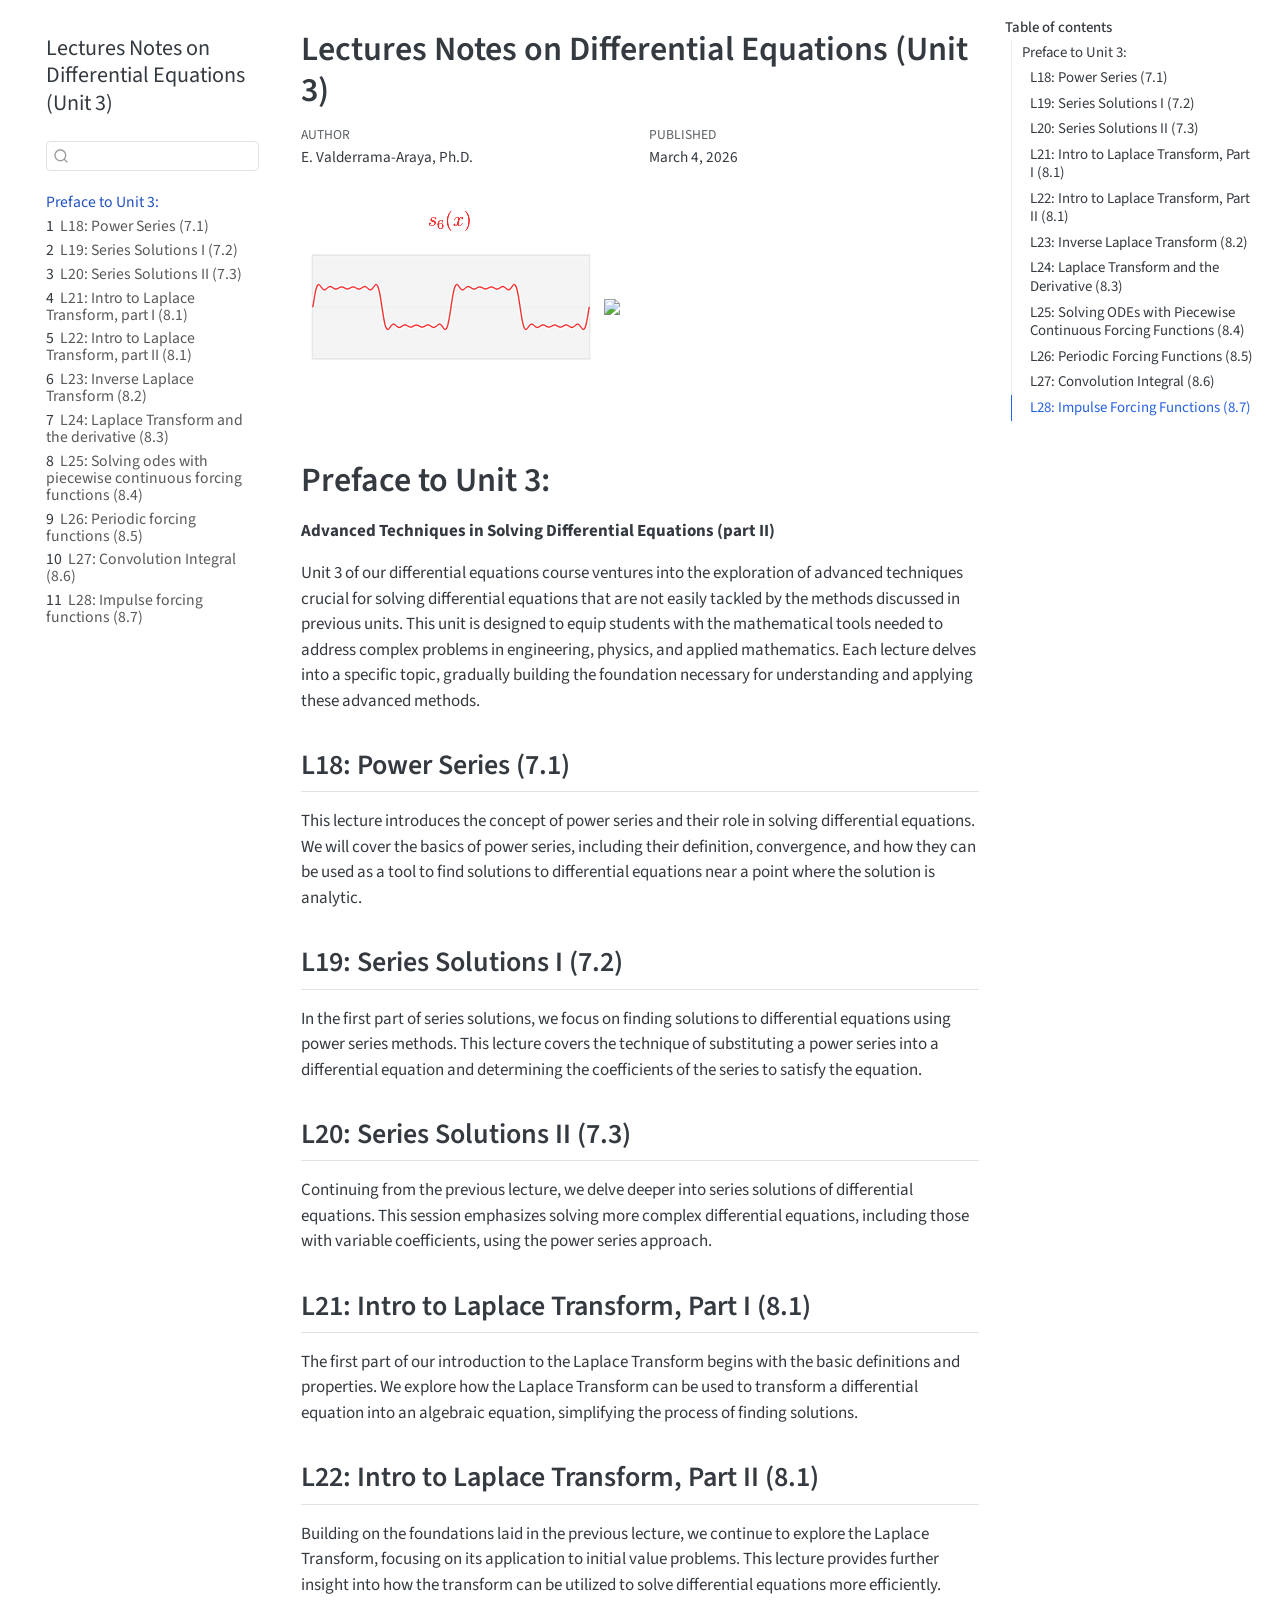
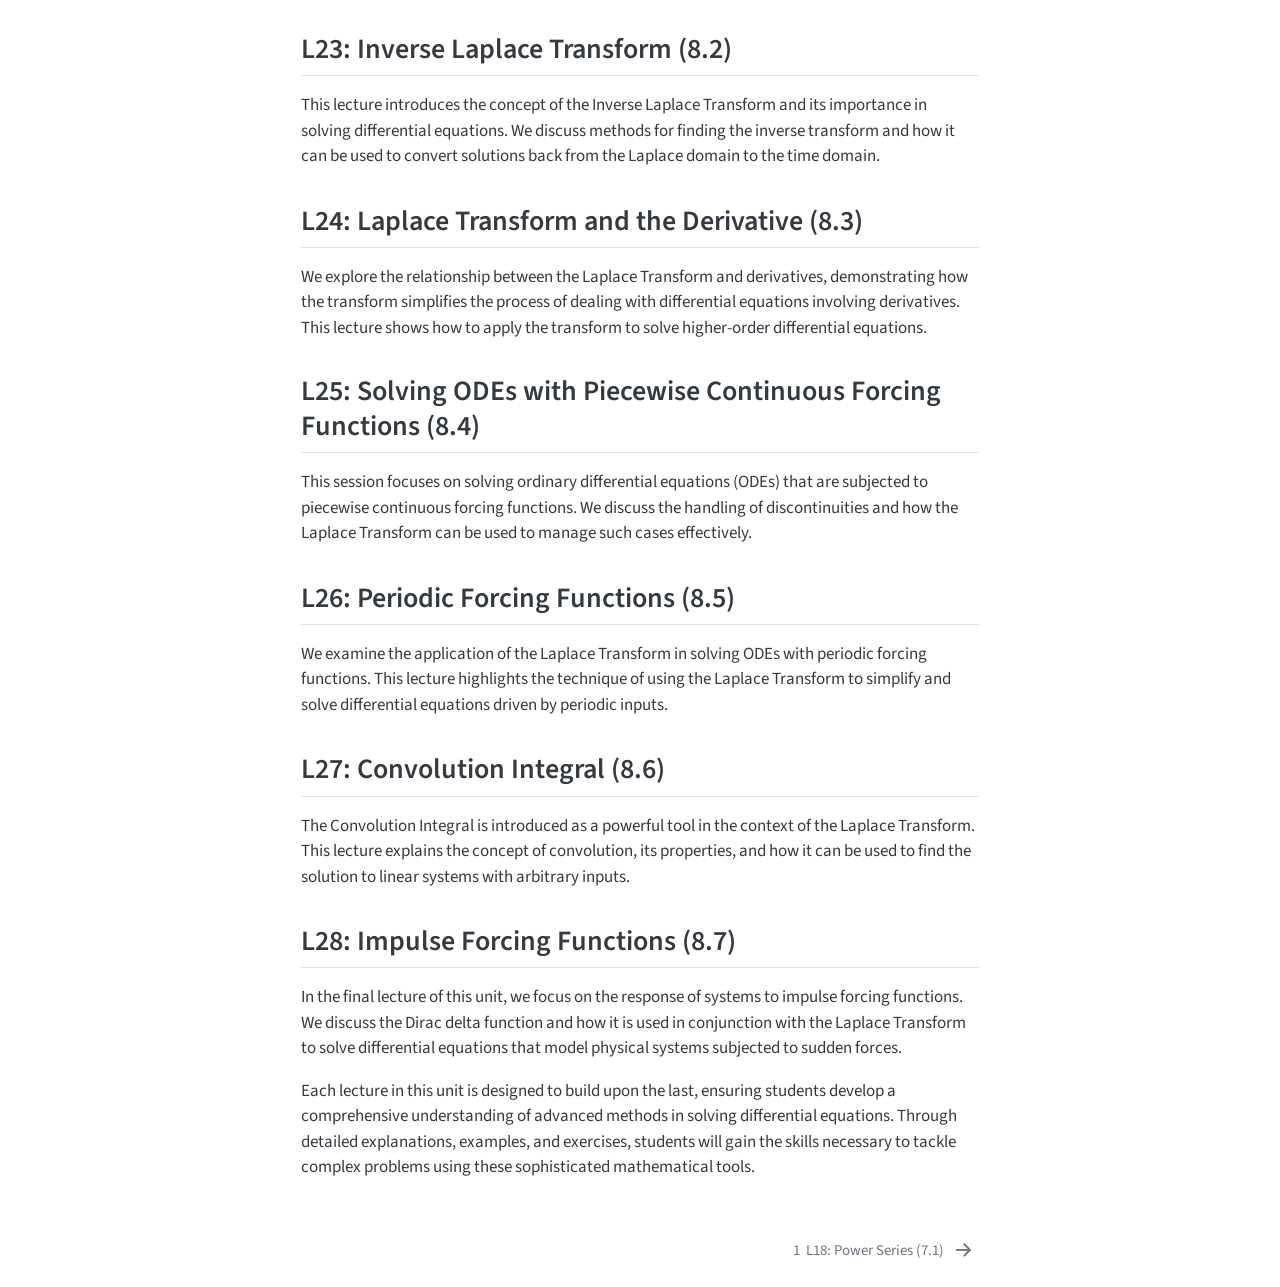
==== index.html @ 94ade765 "Built site for gh-pages" ====
<!DOCTYPE html>
<html xmlns="http://www.w3.org/1999/xhtml" lang="en" xml:lang="en"><head>

<meta charset="utf-8">
<meta name="generator" content="quarto-1.8.27">

<meta name="viewport" content="width=device-width, initial-scale=1.0, user-scalable=yes">

<meta name="author" content="E. Valderrama-Araya, Ph.D.">
<meta name="dcterms.date" content="2026-03-04">

<title>Lectures Notes on Differential Equations (Unit 3)</title>
<style>
code{white-space: pre-wrap;}
span.smallcaps{font-variant: small-caps;}
div.columns{display: flex; gap: min(4vw, 1.5em);}
div.column{flex: auto; overflow-x: auto;}
div.hanging-indent{margin-left: 1.5em; text-indent: -1.5em;}
ul.task-list{list-style: none;}
ul.task-list li input[type="checkbox"] {
  width: 0.8em;
  margin: 0 0.8em 0.2em -1em; /* quarto-specific, see https://github.com/quarto-dev/quarto-cli/issues/4556 */ 
  vertical-align: middle;
}
</style>


<script src="site_libs/quarto-nav/quarto-nav.js"></script>
<script src="site_libs/quarto-nav/headroom.min.js"></script>
<script src="site_libs/clipboard/clipboard.min.js"></script>
<script src="site_libs/quarto-search/autocomplete.umd.js"></script>
<script src="site_libs/quarto-search/fuse.min.js"></script>
<script src="site_libs/quarto-search/quarto-search.js"></script>
<meta name="quarto:offset" content="./">
<link href="./Unit3/L18.html" rel="next">
<script src="site_libs/quarto-html/quarto.js" type="module"></script>
<script src="site_libs/quarto-html/tabsets/tabsets.js" type="module"></script>
<script src="site_libs/quarto-html/axe/axe-check.js" type="module"></script>
<script src="site_libs/quarto-html/popper.min.js"></script>
<script src="site_libs/quarto-html/tippy.umd.min.js"></script>
<script src="site_libs/quarto-html/anchor.min.js"></script>
<link href="site_libs/quarto-html/tippy.css" rel="stylesheet">
<link href="site_libs/quarto-html/quarto-syntax-highlighting-ed96de9b727972fe78a7b5d16c58bf87.css" rel="stylesheet" id="quarto-text-highlighting-styles">
<script src="site_libs/bootstrap/bootstrap.min.js"></script>
<link href="site_libs/bootstrap/bootstrap-icons.css" rel="stylesheet">
<link href="site_libs/bootstrap/bootstrap-70a47bd5681a7291082a5b9f83d58762.min.css" rel="stylesheet" append-hash="true" id="quarto-bootstrap" data-mode="light">
<script id="quarto-search-options" type="application/json">{
  "location": "sidebar",
  "copy-button": false,
  "collapse-after": 3,
  "panel-placement": "start",
  "type": "textbox",
  "limit": 50,
  "keyboard-shortcut": [
    "f",
    "/",
    "s"
  ],
  "show-item-context": false,
  "language": {
    "search-no-results-text": "No results",
    "search-matching-documents-text": "matching documents",
    "search-copy-link-title": "Copy link to search",
    "search-hide-matches-text": "Hide additional matches",
    "search-more-match-text": "more match in this document",
    "search-more-matches-text": "more matches in this document",
    "search-clear-button-title": "Clear",
    "search-text-placeholder": "",
    "search-detached-cancel-button-title": "Cancel",
    "search-submit-button-title": "Submit",
    "search-label": "Search"
  }
}</script>


</head>

<body class="nav-sidebar floating quarto-light">

<div id="quarto-search-results"></div>
  <header id="quarto-header" class="headroom fixed-top">
  <nav class="quarto-secondary-nav">
    <div class="container-fluid d-flex">
      <button type="button" class="quarto-btn-toggle btn" data-bs-toggle="collapse" role="button" data-bs-target=".quarto-sidebar-collapse-item" aria-controls="quarto-sidebar" aria-expanded="false" aria-label="Toggle sidebar navigation" onclick="if (window.quartoToggleHeadroom) { window.quartoToggleHeadroom(); }">
        <i class="bi bi-layout-text-sidebar-reverse"></i>
      </button>
        <nav class="quarto-page-breadcrumbs" aria-label="breadcrumb"><ol class="breadcrumb"><li class="breadcrumb-item"><a href="./index.html">Preface to Unit 3:</a></li></ol></nav>
        <a class="flex-grow-1" role="navigation" data-bs-toggle="collapse" data-bs-target=".quarto-sidebar-collapse-item" aria-controls="quarto-sidebar" aria-expanded="false" aria-label="Toggle sidebar navigation" onclick="if (window.quartoToggleHeadroom) { window.quartoToggleHeadroom(); }">      
        </a>
      <button type="button" class="btn quarto-search-button" aria-label="Search" onclick="window.quartoOpenSearch();">
        <i class="bi bi-search"></i>
      </button>
    </div>
  </nav>
</header>
<!-- content -->
<div id="quarto-content" class="quarto-container page-columns page-rows-contents page-layout-article">
<!-- sidebar -->
  <nav id="quarto-sidebar" class="sidebar collapse collapse-horizontal quarto-sidebar-collapse-item sidebar-navigation floating overflow-auto">
    <div class="pt-lg-2 mt-2 text-left sidebar-header">
    <div class="sidebar-title mb-0 py-0">
      <a href="./">Lectures Notes on Differential Equations (Unit 3)</a> 
    </div>
      </div>
        <div class="mt-2 flex-shrink-0 align-items-center">
        <div class="sidebar-search">
        <div id="quarto-search" class="" title="Search"></div>
        </div>
        </div>
    <div class="sidebar-menu-container"> 
    <ul class="list-unstyled mt-1">
        <li class="sidebar-item">
  <div class="sidebar-item-container"> 
  <a href="./index.html" class="sidebar-item-text sidebar-link active">
 <span class="menu-text">Preface to Unit 3:</span></a>
  </div>
</li>
        <li class="sidebar-item">
  <div class="sidebar-item-container"> 
  <a href="./Unit3/L18.html" class="sidebar-item-text sidebar-link">
 <span class="menu-text"><span class="chapter-number">1</span>&nbsp; <span class="chapter-title">L18: Power Series (7.1)</span></span></a>
  </div>
</li>
        <li class="sidebar-item">
  <div class="sidebar-item-container"> 
  <a href="./Unit3/L19.html" class="sidebar-item-text sidebar-link">
 <span class="menu-text"><span class="chapter-number">2</span>&nbsp; <span class="chapter-title">L19: Series Solutions I (7.2)</span></span></a>
  </div>
</li>
        <li class="sidebar-item">
  <div class="sidebar-item-container"> 
  <a href="./Unit3/L20.html" class="sidebar-item-text sidebar-link">
 <span class="menu-text"><span class="chapter-number">3</span>&nbsp; <span class="chapter-title">L20: Series Solutions II (7.3)</span></span></a>
  </div>
</li>
        <li class="sidebar-item">
  <div class="sidebar-item-container"> 
  <a href="./Unit3/L21.html" class="sidebar-item-text sidebar-link">
 <span class="menu-text"><span class="chapter-number">4</span>&nbsp; <span class="chapter-title">L21: Intro to Laplace Transform, part I (8.1)</span></span></a>
  </div>
</li>
        <li class="sidebar-item">
  <div class="sidebar-item-container"> 
  <a href="./Unit3/L22.html" class="sidebar-item-text sidebar-link">
 <span class="menu-text"><span class="chapter-number">5</span>&nbsp; <span class="chapter-title">L22: Intro to Laplace Transform, part II (8.1)</span></span></a>
  </div>
</li>
        <li class="sidebar-item">
  <div class="sidebar-item-container"> 
  <a href="./Unit3/L23.html" class="sidebar-item-text sidebar-link">
 <span class="menu-text"><span class="chapter-number">6</span>&nbsp; <span class="chapter-title">L23: Inverse Laplace Transform (8.2)</span></span></a>
  </div>
</li>
        <li class="sidebar-item">
  <div class="sidebar-item-container"> 
  <a href="./Unit3/L24.html" class="sidebar-item-text sidebar-link">
 <span class="menu-text"><span class="chapter-number">7</span>&nbsp; <span class="chapter-title">L24: Laplace Transform and the derivative (8.3)</span></span></a>
  </div>
</li>
        <li class="sidebar-item">
  <div class="sidebar-item-container"> 
  <a href="./Unit3/L25.html" class="sidebar-item-text sidebar-link">
 <span class="menu-text"><span class="chapter-number">8</span>&nbsp; <span class="chapter-title">L25: Solving odes with piecewise continuous forcing functions (8.4)</span></span></a>
  </div>
</li>
        <li class="sidebar-item">
  <div class="sidebar-item-container"> 
  <a href="./Unit3/L26.html" class="sidebar-item-text sidebar-link">
 <span class="menu-text"><span class="chapter-number">9</span>&nbsp; <span class="chapter-title">L26: Periodic forcing functions (8.5)</span></span></a>
  </div>
</li>
        <li class="sidebar-item">
  <div class="sidebar-item-container"> 
  <a href="./Unit3/L27.html" class="sidebar-item-text sidebar-link">
 <span class="menu-text"><span class="chapter-number">10</span>&nbsp; <span class="chapter-title">L27: Convolution Integral (8.6)</span></span></a>
  </div>
</li>
        <li class="sidebar-item">
  <div class="sidebar-item-container"> 
  <a href="./Unit3/L28.html" class="sidebar-item-text sidebar-link">
 <span class="menu-text"><span class="chapter-number">11</span>&nbsp; <span class="chapter-title">L28: Impulse forcing functions (8.7)</span></span></a>
  </div>
</li>
    </ul>
    </div>
</nav>
<div id="quarto-sidebar-glass" class="quarto-sidebar-collapse-item" data-bs-toggle="collapse" data-bs-target=".quarto-sidebar-collapse-item"></div>
<!-- margin-sidebar -->
    <div id="quarto-margin-sidebar" class="sidebar margin-sidebar">
        <nav id="TOC" role="doc-toc" class="toc-active">
    <h2 id="toc-title">Table of contents</h2>
   
  <ul>
  <li><a href="#preface-to-unit-3" id="toc-preface-to-unit-3" class="nav-link active" data-scroll-target="#preface-to-unit-3">Preface to Unit 3:</a>
  <ul class="collapse">
  <li><a href="#l18-power-series-7.1" id="toc-l18-power-series-7.1" class="nav-link" data-scroll-target="#l18-power-series-7.1">L18: Power Series (7.1)</a></li>
  <li><a href="#l19-series-solutions-i-7.2" id="toc-l19-series-solutions-i-7.2" class="nav-link" data-scroll-target="#l19-series-solutions-i-7.2">L19: Series Solutions I (7.2)</a></li>
  <li><a href="#l20-series-solutions-ii-7.3" id="toc-l20-series-solutions-ii-7.3" class="nav-link" data-scroll-target="#l20-series-solutions-ii-7.3">L20: Series Solutions II (7.3)</a></li>
  <li><a href="#l21-intro-to-laplace-transform-part-i-8.1" id="toc-l21-intro-to-laplace-transform-part-i-8.1" class="nav-link" data-scroll-target="#l21-intro-to-laplace-transform-part-i-8.1">L21: Intro to Laplace Transform, Part I (8.1)</a></li>
  <li><a href="#l22-intro-to-laplace-transform-part-ii-8.1" id="toc-l22-intro-to-laplace-transform-part-ii-8.1" class="nav-link" data-scroll-target="#l22-intro-to-laplace-transform-part-ii-8.1">L22: Intro to Laplace Transform, Part II (8.1)</a></li>
  <li><a href="#l23-inverse-laplace-transform-8.2" id="toc-l23-inverse-laplace-transform-8.2" class="nav-link" data-scroll-target="#l23-inverse-laplace-transform-8.2">L23: Inverse Laplace Transform (8.2)</a></li>
  <li><a href="#l24-laplace-transform-and-the-derivative-8.3" id="toc-l24-laplace-transform-and-the-derivative-8.3" class="nav-link" data-scroll-target="#l24-laplace-transform-and-the-derivative-8.3">L24: Laplace Transform and the Derivative (8.3)</a></li>
  <li><a href="#l25-solving-odes-with-piecewise-continuous-forcing-functions-8.4" id="toc-l25-solving-odes-with-piecewise-continuous-forcing-functions-8.4" class="nav-link" data-scroll-target="#l25-solving-odes-with-piecewise-continuous-forcing-functions-8.4">L25: Solving ODEs with Piecewise Continuous Forcing Functions (8.4)</a></li>
  <li><a href="#l26-periodic-forcing-functions-8.5" id="toc-l26-periodic-forcing-functions-8.5" class="nav-link" data-scroll-target="#l26-periodic-forcing-functions-8.5">L26: Periodic Forcing Functions (8.5)</a></li>
  <li><a href="#l27-convolution-integral-8.6" id="toc-l27-convolution-integral-8.6" class="nav-link" data-scroll-target="#l27-convolution-integral-8.6">L27: Convolution Integral (8.6)</a></li>
  <li><a href="#l28-impulse-forcing-functions-8.7" id="toc-l28-impulse-forcing-functions-8.7" class="nav-link" data-scroll-target="#l28-impulse-forcing-functions-8.7">L28: Impulse Forcing Functions (8.7)</a></li>
  </ul></li>
  </ul>
</nav>
    </div>
<!-- main -->
<main class="content" id="quarto-document-content">

<header id="title-block-header" class="quarto-title-block default">
<div class="quarto-title">
<h1 class="title">Lectures Notes on Differential Equations (Unit 3)</h1>
</div>



<div class="quarto-title-meta">

    <div>
    <div class="quarto-title-meta-heading">Author</div>
    <div class="quarto-title-meta-contents">
             <p>E. Valderrama-Araya, Ph.D. </p>
          </div>
  </div>
    
    <div>
    <div class="quarto-title-meta-heading">Published</div>
    <div class="quarto-title-meta-contents">
      <p class="date">March 4, 2026</p>
    </div>
  </div>
  
    
  </div>
  


</header>


<p><img src="Fourier_series_and_transform.gif" class="img-fluid"> <img src="https://upload.wikimedia.org/wikipedia/commons/3/39/Laplace%2C_Pierre-Simon%2C_marquis_de.jpg" class="img-fluid"></p>
<!-- <a href="https://creativecommons.org/licenses/by-sa/3.0" title="Creative Commons Attribution-Share Alike 3.0">CC BY-SA 3.0</a> -->
<section id="preface-to-unit-3" class="level1 unnumbered">
<h1 class="unnumbered">Preface to Unit 3:</h1>
<p><strong>Advanced Techniques in Solving Differential Equations (part II)</strong></p>
<p>Unit 3 of our differential equations course ventures into the exploration of advanced techniques crucial for solving differential equations that are not easily tackled by the methods discussed in previous units. This unit is designed to equip students with the mathematical tools needed to address complex problems in engineering, physics, and applied mathematics. Each lecture delves into a specific topic, gradually building the foundation necessary for understanding and applying these advanced methods.</p>
<section id="l18-power-series-7.1" class="level2">
<h2 class="anchored" data-anchor-id="l18-power-series-7.1">L18: Power Series (7.1)</h2>
<p>This lecture introduces the concept of power series and their role in solving differential equations. We will cover the basics of power series, including their definition, convergence, and how they can be used as a tool to find solutions to differential equations near a point where the solution is analytic.</p>
</section>
<section id="l19-series-solutions-i-7.2" class="level2">
<h2 class="anchored" data-anchor-id="l19-series-solutions-i-7.2">L19: Series Solutions I (7.2)</h2>
<p>In the first part of series solutions, we focus on finding solutions to differential equations using power series methods. This lecture covers the technique of substituting a power series into a differential equation and determining the coefficients of the series to satisfy the equation.</p>
</section>
<section id="l20-series-solutions-ii-7.3" class="level2">
<h2 class="anchored" data-anchor-id="l20-series-solutions-ii-7.3">L20: Series Solutions II (7.3)</h2>
<p>Continuing from the previous lecture, we delve deeper into series solutions of differential equations. This session emphasizes solving more complex differential equations, including those with variable coefficients, using the power series approach.</p>
</section>
<section id="l21-intro-to-laplace-transform-part-i-8.1" class="level2">
<h2 class="anchored" data-anchor-id="l21-intro-to-laplace-transform-part-i-8.1">L21: Intro to Laplace Transform, Part I (8.1)</h2>
<p>The first part of our introduction to the Laplace Transform begins with the basic definitions and properties. We explore how the Laplace Transform can be used to transform a differential equation into an algebraic equation, simplifying the process of finding solutions.</p>
</section>
<section id="l22-intro-to-laplace-transform-part-ii-8.1" class="level2">
<h2 class="anchored" data-anchor-id="l22-intro-to-laplace-transform-part-ii-8.1">L22: Intro to Laplace Transform, Part II (8.1)</h2>
<p>Building on the foundations laid in the previous lecture, we continue to explore the Laplace Transform, focusing on its application to initial value problems. This lecture provides further insight into how the transform can be utilized to solve differential equations more efficiently.</p>
</section>
<section id="l23-inverse-laplace-transform-8.2" class="level2">
<h2 class="anchored" data-anchor-id="l23-inverse-laplace-transform-8.2">L23: Inverse Laplace Transform (8.2)</h2>
<p>This lecture introduces the concept of the Inverse Laplace Transform and its importance in solving differential equations. We discuss methods for finding the inverse transform and how it can be used to convert solutions back from the Laplace domain to the time domain.</p>
</section>
<section id="l24-laplace-transform-and-the-derivative-8.3" class="level2">
<h2 class="anchored" data-anchor-id="l24-laplace-transform-and-the-derivative-8.3">L24: Laplace Transform and the Derivative (8.3)</h2>
<p>We explore the relationship between the Laplace Transform and derivatives, demonstrating how the transform simplifies the process of dealing with differential equations involving derivatives. This lecture shows how to apply the transform to solve higher-order differential equations.</p>
</section>
<section id="l25-solving-odes-with-piecewise-continuous-forcing-functions-8.4" class="level2">
<h2 class="anchored" data-anchor-id="l25-solving-odes-with-piecewise-continuous-forcing-functions-8.4">L25: Solving ODEs with Piecewise Continuous Forcing Functions (8.4)</h2>
<p>This session focuses on solving ordinary differential equations (ODEs) that are subjected to piecewise continuous forcing functions. We discuss the handling of discontinuities and how the Laplace Transform can be used to manage such cases effectively.</p>
</section>
<section id="l26-periodic-forcing-functions-8.5" class="level2">
<h2 class="anchored" data-anchor-id="l26-periodic-forcing-functions-8.5">L26: Periodic Forcing Functions (8.5)</h2>
<p>We examine the application of the Laplace Transform in solving ODEs with periodic forcing functions. This lecture highlights the technique of using the Laplace Transform to simplify and solve differential equations driven by periodic inputs.</p>
</section>
<section id="l27-convolution-integral-8.6" class="level2">
<h2 class="anchored" data-anchor-id="l27-convolution-integral-8.6">L27: Convolution Integral (8.6)</h2>
<p>The Convolution Integral is introduced as a powerful tool in the context of the Laplace Transform. This lecture explains the concept of convolution, its properties, and how it can be used to find the solution to linear systems with arbitrary inputs.</p>
</section>
<section id="l28-impulse-forcing-functions-8.7" class="level2">
<h2 class="anchored" data-anchor-id="l28-impulse-forcing-functions-8.7">L28: Impulse Forcing Functions (8.7)</h2>
<p>In the final lecture of this unit, we focus on the response of systems to impulse forcing functions. We discuss the Dirac delta function and how it is used in conjunction with the Laplace Transform to solve differential equations that model physical systems subjected to sudden forces.</p>
<p>Each lecture in this unit is designed to build upon the last, ensuring students develop a comprehensive understanding of advanced methods in solving differential equations. Through detailed explanations, examples, and exercises, students will gain the skills necessary to tackle complex problems using these sophisticated mathematical tools.</p>


</section>
</section>

</main> <!-- /main -->
<script id="quarto-html-after-body" type="application/javascript">
  window.document.addEventListener("DOMContentLoaded", function (event) {
    const icon = "";
    const anchorJS = new window.AnchorJS();
    anchorJS.options = {
      placement: 'right',
      icon: icon
    };
    anchorJS.add('.anchored');
    const isCodeAnnotation = (el) => {
      for (const clz of el.classList) {
        if (clz.startsWith('code-annotation-')) {                     
          return true;
        }
      }
      return false;
    }
    const onCopySuccess = function(e) {
      // button target
      const button = e.trigger;
      // don't keep focus
      button.blur();
      // flash "checked"
      button.classList.add('code-copy-button-checked');
      var currentTitle = button.getAttribute("title");
      button.setAttribute("title", "Copied!");
      let tooltip;
      if (window.bootstrap) {
        button.setAttribute("data-bs-toggle", "tooltip");
        button.setAttribute("data-bs-placement", "left");
        button.setAttribute("data-bs-title", "Copied!");
        tooltip = new bootstrap.Tooltip(button, 
          { trigger: "manual", 
            customClass: "code-copy-button-tooltip",
            offset: [0, -8]});
        tooltip.show();    
      }
      setTimeout(function() {
        if (tooltip) {
          tooltip.hide();
          button.removeAttribute("data-bs-title");
          button.removeAttribute("data-bs-toggle");
          button.removeAttribute("data-bs-placement");
        }
        button.setAttribute("title", currentTitle);
        button.classList.remove('code-copy-button-checked');
      }, 1000);
      // clear code selection
      e.clearSelection();
    }
    const getTextToCopy = function(trigger) {
      const outerScaffold = trigger.parentElement.cloneNode(true);
      const codeEl = outerScaffold.querySelector('code');
      for (const childEl of codeEl.children) {
        if (isCodeAnnotation(childEl)) {
          childEl.remove();
        }
      }
      return codeEl.innerText;
    }
    const clipboard = new window.ClipboardJS('.code-copy-button:not([data-in-quarto-modal])', {
      text: getTextToCopy
    });
    clipboard.on('success', onCopySuccess);
    if (window.document.getElementById('quarto-embedded-source-code-modal')) {
      const clipboardModal = new window.ClipboardJS('.code-copy-button[data-in-quarto-modal]', {
        text: getTextToCopy,
        container: window.document.getElementById('quarto-embedded-source-code-modal')
      });
      clipboardModal.on('success', onCopySuccess);
    }
      var localhostRegex = new RegExp(/^(?:http|https):\/\/localhost\:?[0-9]*\//);
      var mailtoRegex = new RegExp(/^mailto:/);
        var filterRegex = new RegExp('/' + window.location.host + '/');
      var isInternal = (href) => {
          return filterRegex.test(href) || localhostRegex.test(href) || mailtoRegex.test(href);
      }
      // Inspect non-navigation links and adorn them if external
     var links = window.document.querySelectorAll('a[href]:not(.nav-link):not(.navbar-brand):not(.toc-action):not(.sidebar-link):not(.sidebar-item-toggle):not(.pagination-link):not(.no-external):not([aria-hidden]):not(.dropdown-item):not(.quarto-navigation-tool):not(.about-link)');
      for (var i=0; i<links.length; i++) {
        const link = links[i];
        if (!isInternal(link.href)) {
          // undo the damage that might have been done by quarto-nav.js in the case of
          // links that we want to consider external
          if (link.dataset.originalHref !== undefined) {
            link.href = link.dataset.originalHref;
          }
        }
      }
    function tippyHover(el, contentFn, onTriggerFn, onUntriggerFn) {
      const config = {
        allowHTML: true,
        maxWidth: 500,
        delay: 100,
        arrow: false,
        appendTo: function(el) {
            return el.parentElement;
        },
        interactive: true,
        interactiveBorder: 10,
        theme: 'quarto',
        placement: 'bottom-start',
      };
      if (contentFn) {
        config.content = contentFn;
      }
      if (onTriggerFn) {
        config.onTrigger = onTriggerFn;
      }
      if (onUntriggerFn) {
        config.onUntrigger = onUntriggerFn;
      }
      window.tippy(el, config); 
    }
    const noterefs = window.document.querySelectorAll('a[role="doc-noteref"]');
    for (var i=0; i<noterefs.length; i++) {
      const ref = noterefs[i];
      tippyHover(ref, function() {
        // use id or data attribute instead here
        let href = ref.getAttribute('data-footnote-href') || ref.getAttribute('href');
        try { href = new URL(href).hash; } catch {}
        const id = href.replace(/^#\/?/, "");
        const note = window.document.getElementById(id);
        if (note) {
          return note.innerHTML;
        } else {
          return "";
        }
      });
    }
    const xrefs = window.document.querySelectorAll('a.quarto-xref');
    const processXRef = (id, note) => {
      // Strip column container classes
      const stripColumnClz = (el) => {
        el.classList.remove("page-full", "page-columns");
        if (el.children) {
          for (const child of el.children) {
            stripColumnClz(child);
          }
        }
      }
      stripColumnClz(note)
      if (id === null || id.startsWith('sec-')) {
        // Special case sections, only their first couple elements
        const container = document.createElement("div");
        if (note.children && note.children.length > 2) {
          container.appendChild(note.children[0].cloneNode(true));
          for (let i = 1; i < note.children.length; i++) {
            const child = note.children[i];
            if (child.tagName === "P" && child.innerText === "") {
              continue;
            } else {
              container.appendChild(child.cloneNode(true));
              break;
            }
          }
          if (window.Quarto?.typesetMath) {
            window.Quarto.typesetMath(container);
          }
          return container.innerHTML
        } else {
          if (window.Quarto?.typesetMath) {
            window.Quarto.typesetMath(note);
          }
          return note.innerHTML;
        }
      } else {
        // Remove any anchor links if they are present
        const anchorLink = note.querySelector('a.anchorjs-link');
        if (anchorLink) {
          anchorLink.remove();
        }
        if (window.Quarto?.typesetMath) {
          window.Quarto.typesetMath(note);
        }
        if (note.classList.contains("callout")) {
          return note.outerHTML;
        } else {
          return note.innerHTML;
        }
      }
    }
    for (var i=0; i<xrefs.length; i++) {
      const xref = xrefs[i];
      tippyHover(xref, undefined, function(instance) {
        instance.disable();
        let url = xref.getAttribute('href');
        let hash = undefined; 
        if (url.startsWith('#')) {
          hash = url;
        } else {
          try { hash = new URL(url).hash; } catch {}
        }
        if (hash) {
          const id = hash.replace(/^#\/?/, "");
          const note = window.document.getElementById(id);
          if (note !== null) {
            try {
              const html = processXRef(id, note.cloneNode(true));
              instance.setContent(html);
            } finally {
              instance.enable();
              instance.show();
            }
          } else {
            // See if we can fetch this
            fetch(url.split('#')[0])
            .then(res => res.text())
            .then(html => {
              const parser = new DOMParser();
              const htmlDoc = parser.parseFromString(html, "text/html");
              const note = htmlDoc.getElementById(id);
              if (note !== null) {
                const html = processXRef(id, note);
                instance.setContent(html);
              } 
            }).finally(() => {
              instance.enable();
              instance.show();
            });
          }
        } else {
          // See if we can fetch a full url (with no hash to target)
          // This is a special case and we should probably do some content thinning / targeting
          fetch(url)
          .then(res => res.text())
          .then(html => {
            const parser = new DOMParser();
            const htmlDoc = parser.parseFromString(html, "text/html");
            const note = htmlDoc.querySelector('main.content');
            if (note !== null) {
              // This should only happen for chapter cross references
              // (since there is no id in the URL)
              // remove the first header
              if (note.children.length > 0 && note.children[0].tagName === "HEADER") {
                note.children[0].remove();
              }
              const html = processXRef(null, note);
              instance.setContent(html);
            } 
          }).finally(() => {
            instance.enable();
            instance.show();
          });
        }
      }, function(instance) {
      });
    }
        let selectedAnnoteEl;
        const selectorForAnnotation = ( cell, annotation) => {
          let cellAttr = 'data-code-cell="' + cell + '"';
          let lineAttr = 'data-code-annotation="' +  annotation + '"';
          const selector = 'span[' + cellAttr + '][' + lineAttr + ']';
          return selector;
        }
        const selectCodeLines = (annoteEl) => {
          const doc = window.document;
          const targetCell = annoteEl.getAttribute("data-target-cell");
          const targetAnnotation = annoteEl.getAttribute("data-target-annotation");
          const annoteSpan = window.document.querySelector(selectorForAnnotation(targetCell, targetAnnotation));
          const lines = annoteSpan.getAttribute("data-code-lines").split(",");
          const lineIds = lines.map((line) => {
            return targetCell + "-" + line;
          })
          let top = null;
          let height = null;
          let parent = null;
          if (lineIds.length > 0) {
              //compute the position of the single el (top and bottom and make a div)
              const el = window.document.getElementById(lineIds[0]);
              top = el.offsetTop;
              height = el.offsetHeight;
              parent = el.parentElement.parentElement;
            if (lineIds.length > 1) {
              const lastEl = window.document.getElementById(lineIds[lineIds.length - 1]);
              const bottom = lastEl.offsetTop + lastEl.offsetHeight;
              height = bottom - top;
            }
            if (top !== null && height !== null && parent !== null) {
              // cook up a div (if necessary) and position it 
              let div = window.document.getElementById("code-annotation-line-highlight");
              if (div === null) {
                div = window.document.createElement("div");
                div.setAttribute("id", "code-annotation-line-highlight");
                div.style.position = 'absolute';
                parent.appendChild(div);
              }
              div.style.top = top - 2 + "px";
              div.style.height = height + 4 + "px";
              div.style.left = 0;
              let gutterDiv = window.document.getElementById("code-annotation-line-highlight-gutter");
              if (gutterDiv === null) {
                gutterDiv = window.document.createElement("div");
                gutterDiv.setAttribute("id", "code-annotation-line-highlight-gutter");
                gutterDiv.style.position = 'absolute';
                const codeCell = window.document.getElementById(targetCell);
                const gutter = codeCell.querySelector('.code-annotation-gutter');
                gutter.appendChild(gutterDiv);
              }
              gutterDiv.style.top = top - 2 + "px";
              gutterDiv.style.height = height + 4 + "px";
            }
            selectedAnnoteEl = annoteEl;
          }
        };
        const unselectCodeLines = () => {
          const elementsIds = ["code-annotation-line-highlight", "code-annotation-line-highlight-gutter"];
          elementsIds.forEach((elId) => {
            const div = window.document.getElementById(elId);
            if (div) {
              div.remove();
            }
          });
          selectedAnnoteEl = undefined;
        };
          // Handle positioning of the toggle
      window.addEventListener(
        "resize",
        throttle(() => {
          elRect = undefined;
          if (selectedAnnoteEl) {
            selectCodeLines(selectedAnnoteEl);
          }
        }, 10)
      );
      function throttle(fn, ms) {
      let throttle = false;
      let timer;
        return (...args) => {
          if(!throttle) { // first call gets through
              fn.apply(this, args);
              throttle = true;
          } else { // all the others get throttled
              if(timer) clearTimeout(timer); // cancel #2
              timer = setTimeout(() => {
                fn.apply(this, args);
                timer = throttle = false;
              }, ms);
          }
        };
      }
        // Attach click handler to the DT
        const annoteDls = window.document.querySelectorAll('dt[data-target-cell]');
        for (const annoteDlNode of annoteDls) {
          annoteDlNode.addEventListener('click', (event) => {
            const clickedEl = event.target;
            if (clickedEl !== selectedAnnoteEl) {
              unselectCodeLines();
              const activeEl = window.document.querySelector('dt[data-target-cell].code-annotation-active');
              if (activeEl) {
                activeEl.classList.remove('code-annotation-active');
              }
              selectCodeLines(clickedEl);
              clickedEl.classList.add('code-annotation-active');
            } else {
              // Unselect the line
              unselectCodeLines();
              clickedEl.classList.remove('code-annotation-active');
            }
          });
        }
    const findCites = (el) => {
      const parentEl = el.parentElement;
      if (parentEl) {
        const cites = parentEl.dataset.cites;
        if (cites) {
          return {
            el,
            cites: cites.split(' ')
          };
        } else {
          return findCites(el.parentElement)
        }
      } else {
        return undefined;
      }
    };
    var bibliorefs = window.document.querySelectorAll('a[role="doc-biblioref"]');
    for (var i=0; i<bibliorefs.length; i++) {
      const ref = bibliorefs[i];
      const citeInfo = findCites(ref);
      if (citeInfo) {
        tippyHover(citeInfo.el, function() {
          var popup = window.document.createElement('div');
          citeInfo.cites.forEach(function(cite) {
            var citeDiv = window.document.createElement('div');
            citeDiv.classList.add('hanging-indent');
            citeDiv.classList.add('csl-entry');
            var biblioDiv = window.document.getElementById('ref-' + cite);
            if (biblioDiv) {
              citeDiv.innerHTML = biblioDiv.innerHTML;
            }
            popup.appendChild(citeDiv);
          });
          return popup.innerHTML;
        });
      }
    }
  });
  </script>
<nav class="page-navigation">
  <div class="nav-page nav-page-previous">
  </div>
  <div class="nav-page nav-page-next">
      <a href="./Unit3/L18.html" class="pagination-link" aria-label="L18: Power Series (7.1)">
        <span class="nav-page-text"><span class="chapter-number">1</span>&nbsp; <span class="chapter-title">L18: Power Series (7.1)</span></span> <i class="bi bi-arrow-right-short"></i>
      </a>
  </div>
</nav>
</div> <!-- /content -->




</body></html>
---- site_libs/quarto-html/tippy.css ----
.tippy-box[data-animation=fade][data-state=hidden]{opacity:0}[data-tippy-root]{max-width:calc(100vw - 10px)}.tippy-box{position:relative;background-color:#333;color:#fff;border-radius:4px;font-size:14px;line-height:1.4;white-space:normal;outline:0;transition-property:transform,visibility,opacity}.tippy-box[data-placement^=top]>.tippy-arrow{bottom:0}.tippy-box[data-placement^=top]>.tippy-arrow:before{bottom:-7px;left:0;border-width:8px 8px 0;border-top-color:initial;transform-origin:center top}.tippy-box[data-placement^=bottom]>.tippy-arrow{top:0}.tippy-box[data-placement^=bottom]>.tippy-arrow:before{top:-7px;left:0;border-width:0 8px 8px;border-bottom-color:initial;transform-origin:center bottom}.tippy-box[data-placement^=left]>.tippy-arrow{right:0}.tippy-box[data-placement^=left]>.tippy-arrow:before{border-width:8px 0 8px 8px;border-left-color:initial;right:-7px;transform-origin:center left}.tippy-box[data-placement^=right]>.tippy-arrow{left:0}.tippy-box[data-placement^=right]>.tippy-arrow:before{left:-7px;border-width:8px 8px 8px 0;border-right-color:initial;transform-origin:center right}.tippy-box[data-inertia][data-state=visible]{transition-timing-function:cubic-bezier(.54,1.5,.38,1.11)}.tippy-arrow{width:16px;height:16px;color:#333}.tippy-arrow:before{content:"";position:absolute;border-color:transparent;border-style:solid}.tippy-content{position:relative;padding:5px 9px;z-index:1}
---- site_libs/quarto-html/quarto-syntax-highlighting-ed96de9b727972fe78a7b5d16c58bf87.css ----
/* quarto syntax highlight colors */
:root {
  --quarto-hl-ot-color: #003B4F;
  --quarto-hl-at-color: #657422;
  --quarto-hl-ss-color: #20794D;
  --quarto-hl-an-color: #5E5E5E;
  --quarto-hl-fu-color: #4758AB;
  --quarto-hl-st-color: #20794D;
  --quarto-hl-cf-color: #003B4F;
  --quarto-hl-op-color: #5E5E5E;
  --quarto-hl-er-color: #AD0000;
  --quarto-hl-bn-color: #AD0000;
  --quarto-hl-al-color: #AD0000;
  --quarto-hl-va-color: #111111;
  --quarto-hl-bu-color: inherit;
  --quarto-hl-ex-color: inherit;
  --quarto-hl-pp-color: #AD0000;
  --quarto-hl-in-color: #5E5E5E;
  --quarto-hl-vs-color: #20794D;
  --quarto-hl-wa-color: #5E5E5E;
  --quarto-hl-do-color: #5E5E5E;
  --quarto-hl-im-color: #00769E;
  --quarto-hl-ch-color: #20794D;
  --quarto-hl-dt-color: #AD0000;
  --quarto-hl-fl-color: #AD0000;
  --quarto-hl-co-color: #5E5E5E;
  --quarto-hl-cv-color: #5E5E5E;
  --quarto-hl-cn-color: #8f5902;
  --quarto-hl-sc-color: #5E5E5E;
  --quarto-hl-dv-color: #AD0000;
  --quarto-hl-kw-color: #003B4F;
}

/* other quarto variables */
:root {
  --quarto-font-monospace: SFMono-Regular, Menlo, Monaco, Consolas, "Liberation Mono", "Courier New", monospace;
}

/* syntax highlight based on Pandoc's rules */
pre > code.sourceCode > span {
  color: #003B4F;
}

code.sourceCode > span {
  color: #003B4F;
}

div.sourceCode,
div.sourceCode pre.sourceCode {
  color: #003B4F;
}

/* Normal */
code span {
  color: #003B4F;
}

/* Alert */
code span.al {
  color: #AD0000;
  font-style: inherit;
}

/* Annotation */
code span.an {
  color: #5E5E5E;
  font-style: inherit;
}

/* Attribute */
code span.at {
  color: #657422;
  font-style: inherit;
}

/* BaseN */
code span.bn {
  color: #AD0000;
  font-style: inherit;
}

/* BuiltIn */
code span.bu {
  font-style: inherit;
}

/* ControlFlow */
code span.cf {
  color: #003B4F;
  font-weight: bold;
  font-style: inherit;
}

/* Char */
code span.ch {
  color: #20794D;
  font-style: inherit;
}

/* Constant */
code span.cn {
  color: #8f5902;
  font-style: inherit;
}

/* Comment */
code span.co {
  color: #5E5E5E;
  font-style: inherit;
}

/* CommentVar */
code span.cv {
  color: #5E5E5E;
  font-style: italic;
}

/* Documentation */
code span.do {
  color: #5E5E5E;
  font-style: italic;
}

/* DataType */
code span.dt {
  color: #AD0000;
  font-style: inherit;
}

/* DecVal */
code span.dv {
  color: #AD0000;
  font-style: inherit;
}

/* Error */
code span.er {
  color: #AD0000;
  font-style: inherit;
}

/* Extension */
code span.ex {
  font-style: inherit;
}

/* Float */
code span.fl {
  color: #AD0000;
  font-style: inherit;
}

/* Function */
code span.fu {
  color: #4758AB;
  font-style: inherit;
}

/* Import */
code span.im {
  color: #00769E;
  font-style: inherit;
}

/* Information */
code span.in {
  color: #5E5E5E;
  font-style: inherit;
}

/* Keyword */
code span.kw {
  color: #003B4F;
  font-weight: bold;
  font-style: inherit;
}

/* Operator */
code span.op {
  color: #5E5E5E;
  font-style: inherit;
}

/* Other */
code span.ot {
  color: #003B4F;
  font-style: inherit;
}

/* Preprocessor */
code span.pp {
  color: #AD0000;
  font-style: inherit;
}

/* SpecialChar */
code span.sc {
  color: #5E5E5E;
  font-style: inherit;
}

/* SpecialString */
code span.ss {
  color: #20794D;
  font-style: inherit;
}

/* String */
code span.st {
  color: #20794D;
  font-style: inherit;
}

/* Variable */
code span.va {
  color: #111111;
  font-style: inherit;
}

/* VerbatimString */
code span.vs {
  color: #20794D;
  font-style: inherit;
}

/* Warning */
code span.wa {
  color: #5E5E5E;
  font-style: italic;
}

.prevent-inlining {
  content: "</";
}

/*# sourceMappingURL=0920dd6d7437995b8cdf7429764427b1.css.map */
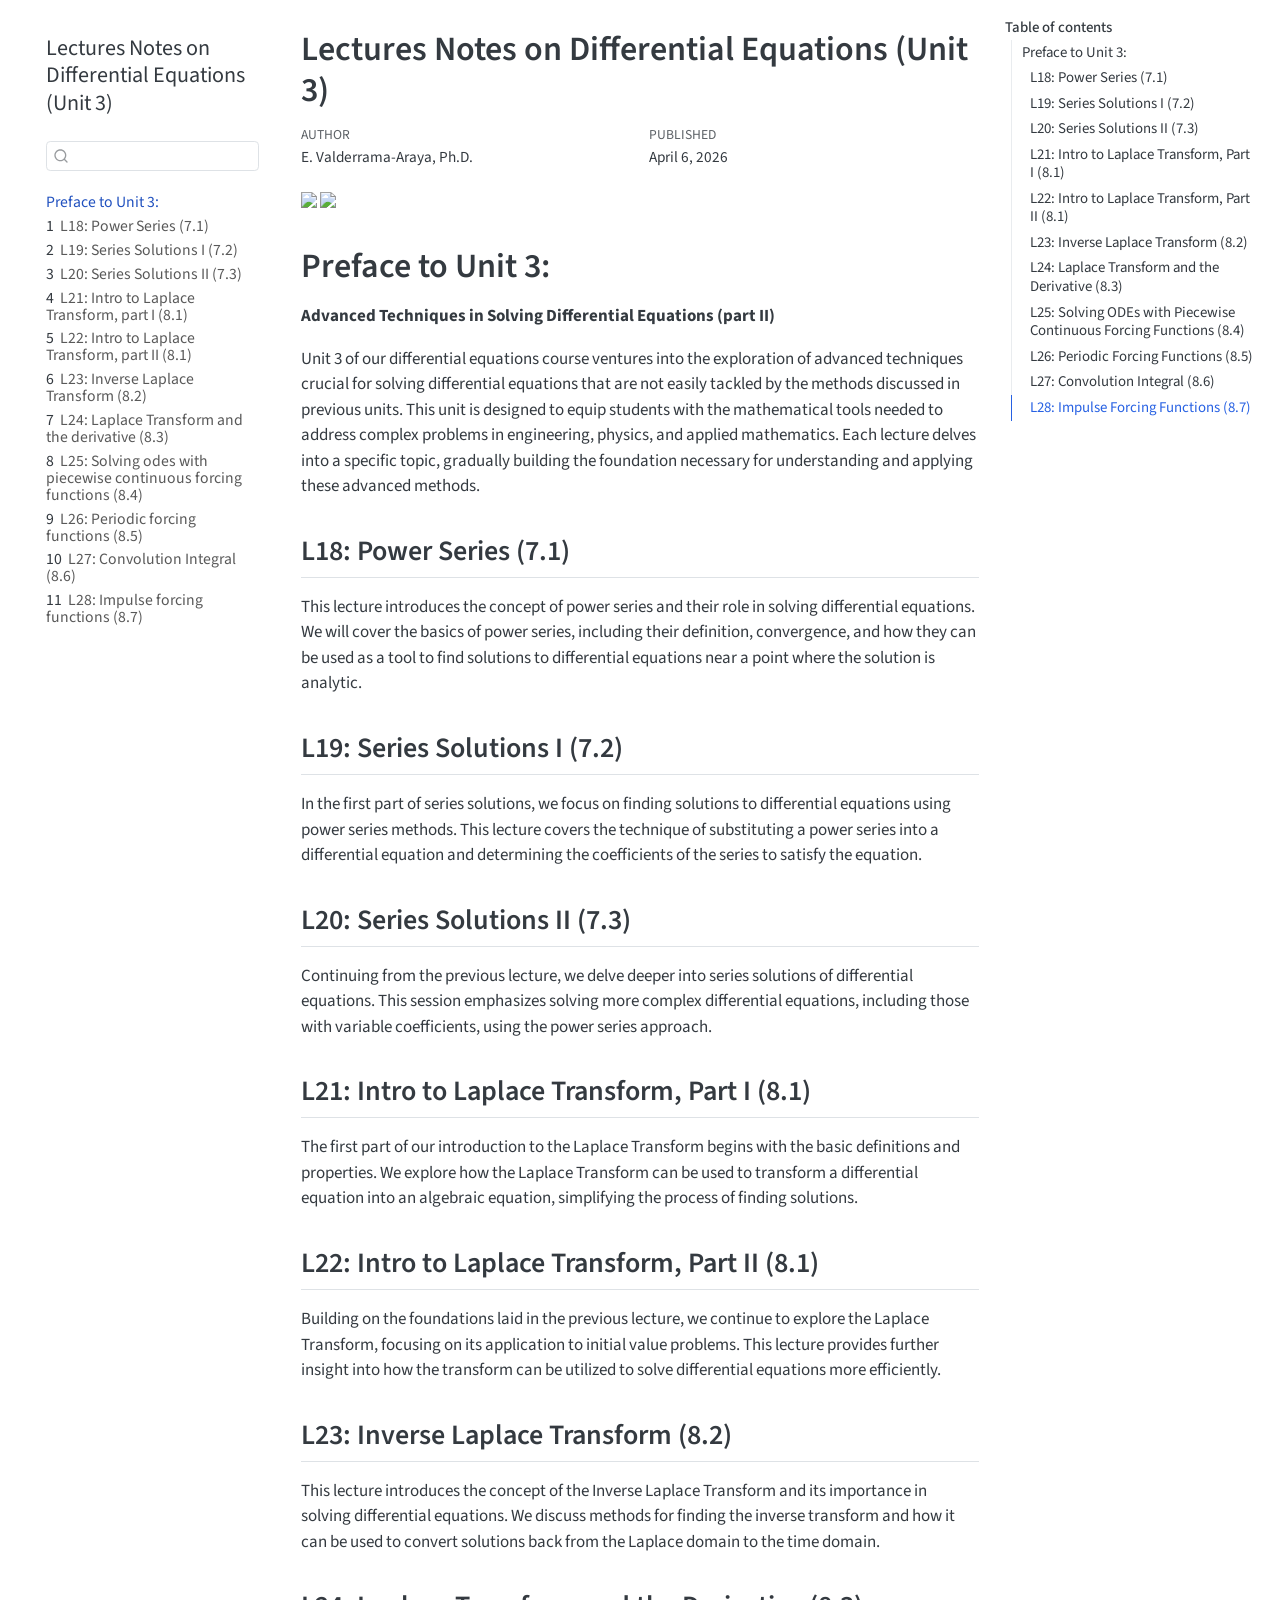
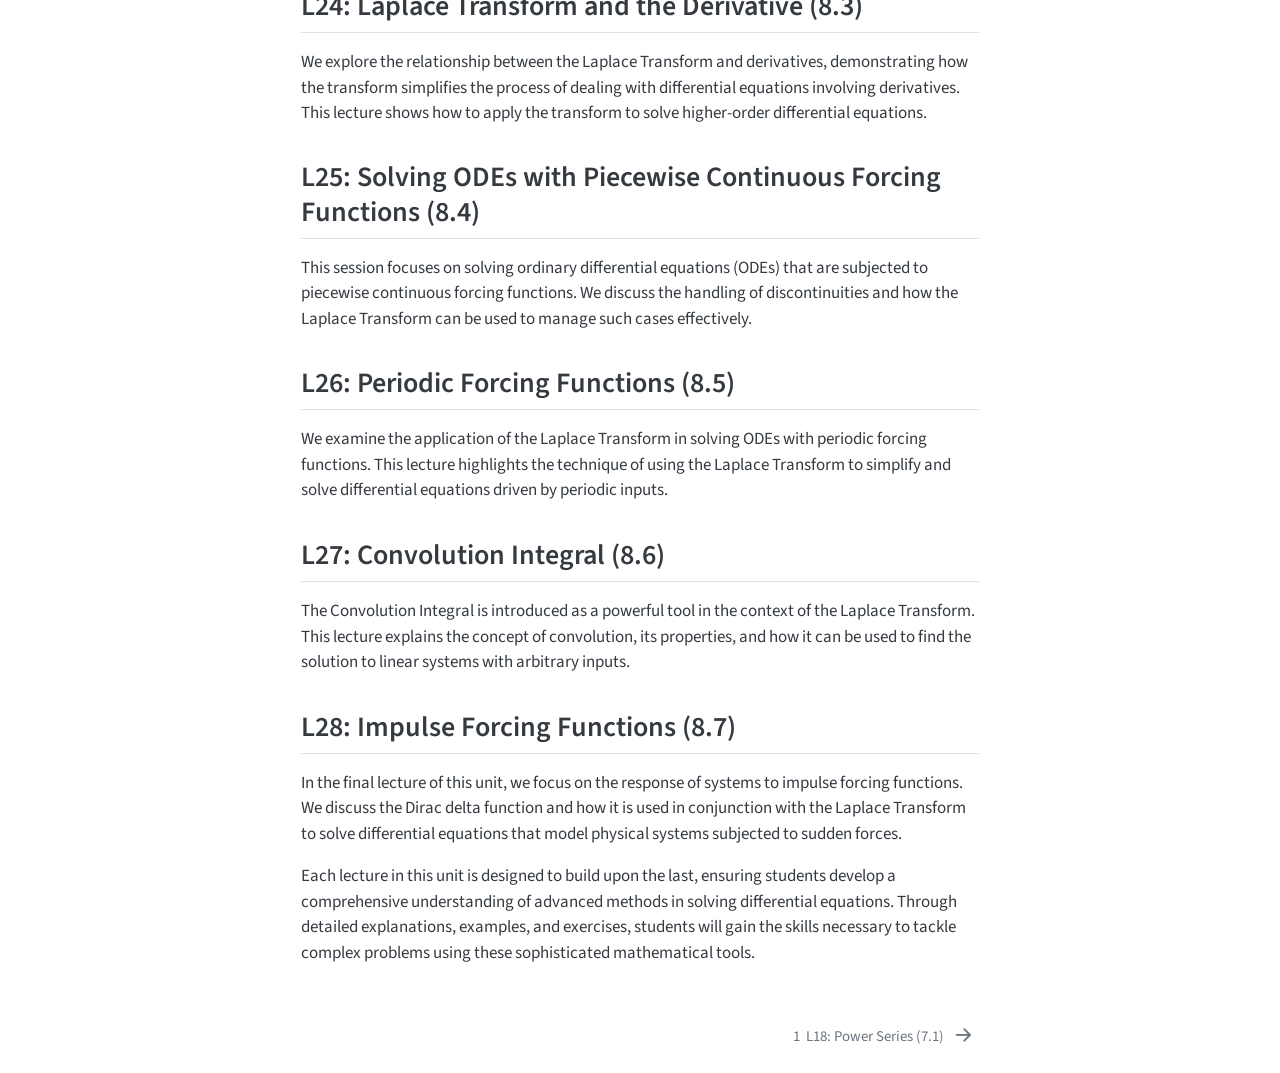
==== commit 06e31b07: "Built site for gh-pages" ====
--- a/index.html
+++ b/index.html
@@ -7,7 +7,7 @@
 <meta name="viewport" content="width=device-width, initial-scale=1.0, user-scalable=yes">
 
 <meta name="author" content="E. Valderrama-Araya, Ph.D.">
-<meta name="dcterms.date" content="2026-03-04">
+<meta name="dcterms.date" content="2026-04-06">
 
 <title>Lectures Notes on Differential Equations (Unit 3)</title>
 <style>
@@ -230,7 +230,7 @@
     <div>
     <div class="quarto-title-meta-heading">Published</div>
     <div class="quarto-title-meta-contents">
-      <p class="date">March 4, 2026</p>
+      <p class="date">April 6, 2026</p>
     </div>
   </div>
   
